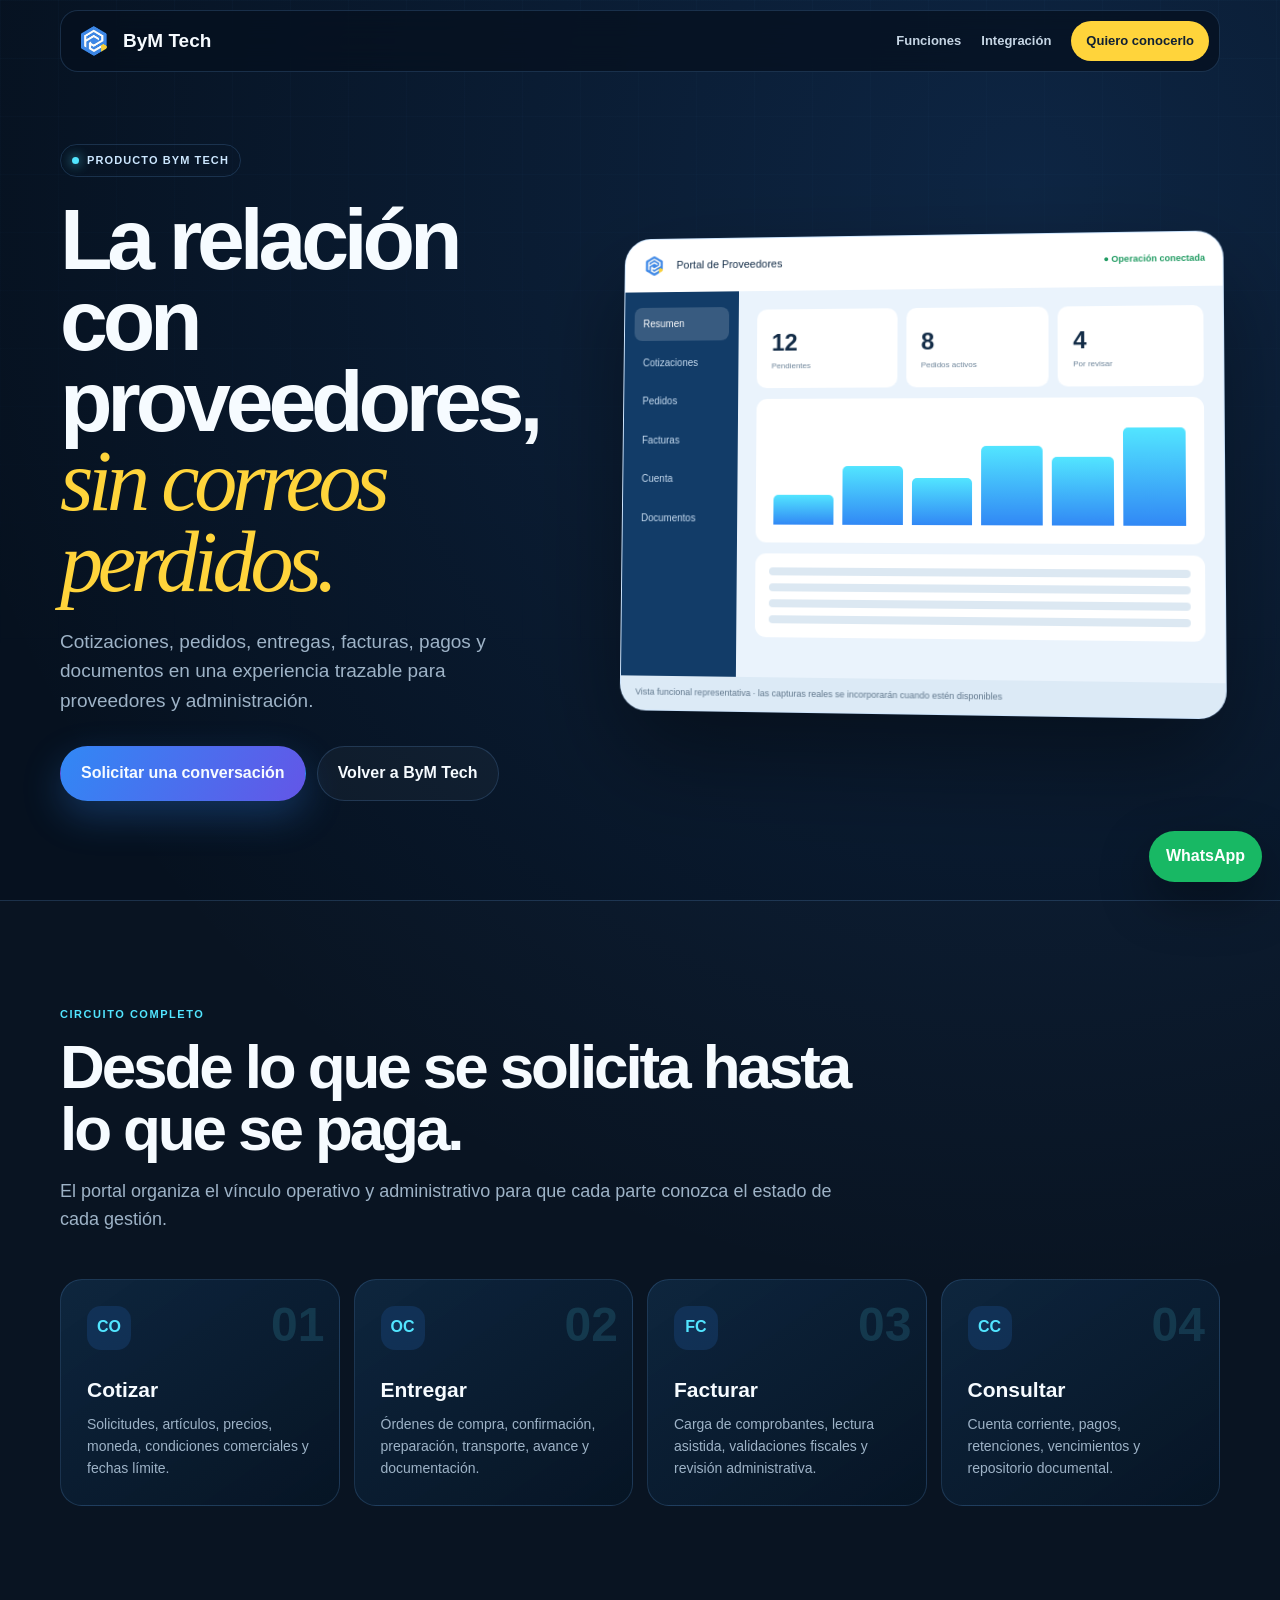
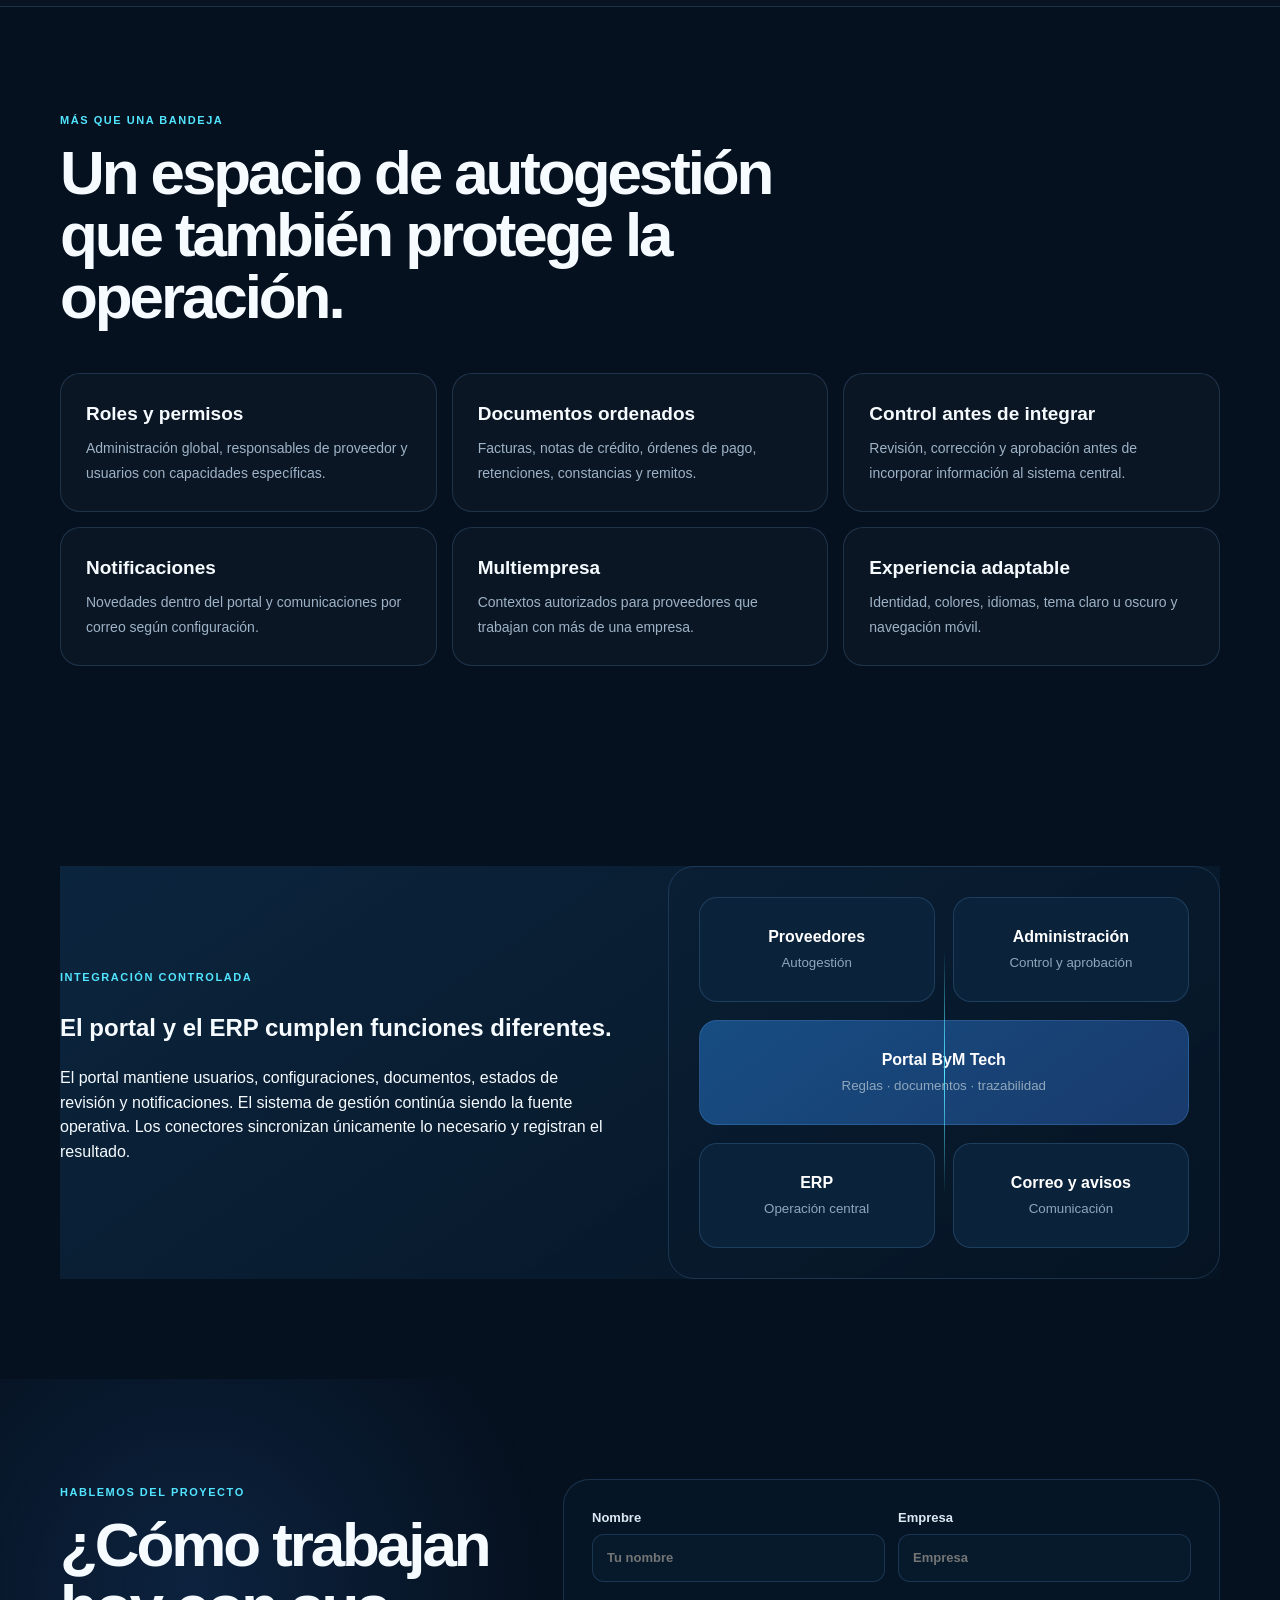
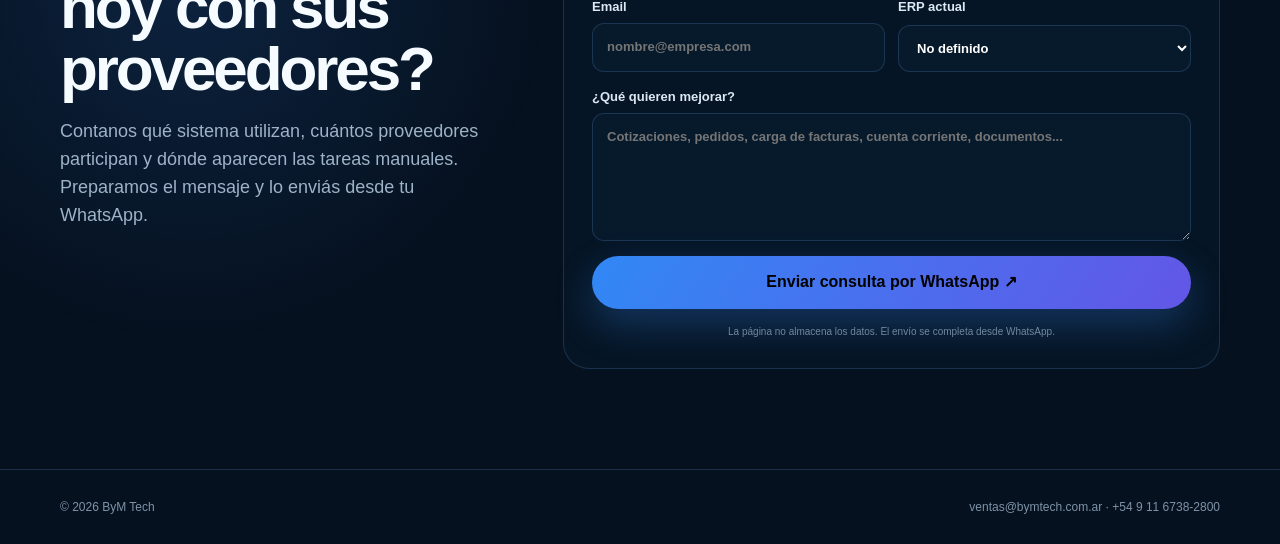
==== portal-proveedores/index.html @ e9965a09 "Add project form and solution landing pages" ====
<!doctype html>
<html lang="es">
<head>
  <meta charset="utf-8">
  <meta name="viewport" content="width=device-width,initial-scale=1">
  <meta name="theme-color" content="#06111f">
  <meta name="description" content="Portal de Proveedores de ByM Tech: cotizaciones, pedidos, facturas, cuenta corriente, documentos e integración con tu sistema de gestión.">
  <title>Portal de Proveedores | ByM Tech</title>
  <link rel="icon" type="image/png" href="../assets/bymtech-logo.png">
  <style>
    :root{--ink:#06111f;--panel:#0b2036;--text:#f6fbff;--muted:#9eb3c7;--blue:#3188f5;--cyan:#52e5ff;--yellow:#ffd43b;--line:rgba(118,185,255,.18);--green:#22c978}*{box-sizing:border-box}html{scroll-behavior:smooth}body{margin:0;background:radial-gradient(circle at 80% 5%,rgba(49,136,245,.17),transparent 30%),var(--ink);color:var(--text);font-family:Aptos,"Segoe UI",sans-serif;line-height:1.55;overflow-x:hidden}body:before{content:"";position:fixed;inset:0;z-index:-1;background:linear-gradient(rgba(118,185,255,.025) 1px,transparent 1px),linear-gradient(90deg,rgba(118,185,255,.025) 1px,transparent 1px);background-size:58px 58px;mask-image:linear-gradient(black,transparent 78%)}a{color:inherit;text-decoration:none}button,input,textarea,select{font:inherit}.wrap{width:min(1160px,calc(100% - 40px));margin:auto}.nav{position:fixed;inset:0 0 auto;z-index:20;padding:10px 0}.nav-inner{height:62px;display:flex;align-items:center;justify-content:space-between;padding:0 10px 0 14px;border:1px solid var(--line);border-radius:18px;background:rgba(6,17,31,.76);backdrop-filter:blur(20px)}.brand{display:flex;align-items:center;gap:10px;font-size:19px;font-weight:800}.brand img{width:38px;height:38px}.nav-links{display:flex;align-items:center;gap:20px;color:#c5d5e4;font-size:13px;font-weight:700}.nav-cta{padding:10px 15px;border-radius:999px;background:var(--yellow);color:#102033}.hero{min-height:100svh;display:grid;align-items:center;padding:125px 0 80px}.hero-grid{display:grid;grid-template-columns:.9fr 1.1fr;gap:62px;align-items:center}.eyebrow{display:inline-flex;align-items:center;gap:8px;margin-bottom:22px;padding:7px 11px;border:1px solid var(--line);border-radius:999px;color:#cce7ff;font-size:11px;font-weight:800;letter-spacing:.1em;text-transform:uppercase}.eyebrow:before{content:"";width:7px;height:7px;border-radius:50%;background:var(--cyan);box-shadow:0 0 12px var(--cyan)}h1{margin:0 0 24px;font-size:clamp(50px,7vw,86px);line-height:.94;letter-spacing:-.06em}h1 span{display:block;color:var(--yellow);font-family:Georgia,serif;font-style:italic;font-weight:400}.lead{max-width:640px;margin:0 0 31px;color:var(--muted);font-size:19px}.actions{display:flex;gap:11px;flex-wrap:wrap}.btn{display:inline-flex;align-items:center;justify-content:center;gap:8px;padding:14px 20px;border:1px solid transparent;border-radius:999px;font-weight:800;transition:.25s}.btn:hover{transform:translateY(-3px)}.primary{background:linear-gradient(120deg,var(--blue),#6356e7);box-shadow:0 15px 38px rgba(49,136,245,.28)}.secondary{border-color:var(--line);background:rgba(255,255,255,.035)}
    .portal-ui{border:1px solid rgba(118,185,255,.24);border-radius:27px;overflow:hidden;background:#eaf3fc;color:#132c47;box-shadow:0 45px 100px rgba(0,0,0,.42);transform:perspective(1100px) rotateY(-4deg) rotateX(2deg);transition:.5s}.portal-ui:hover{transform:perspective(1100px) rotateY(0) rotateX(0) translateY(-5px)}.ui-top{display:flex;align-items:center;gap:10px;padding:14px 17px;background:white;font-size:11px}.ui-top img{width:26px;height:26px}.ui-top b{margin-left:auto;color:#209b62;font-size:9px}.ui-body{display:grid;grid-template-columns:118px 1fr;min-height:390px}.ui-body aside{display:grid;align-content:start;gap:6px;padding:16px 10px;background:#123c68;color:#c9ddf1;font-size:10px}.ui-body aside span{padding:9px;border-radius:8px}.ui-body aside .active{background:rgba(255,255,255,.16);color:white}.ui-main{padding:19px}.kpis{display:grid;grid-template-columns:repeat(3,1fr);gap:9px}.kpis b{padding:15px;border-radius:10px;background:white;font-size:24px}.kpis small{display:block;color:#6d8499;font-size:8px;font-weight:500}.chart{display:flex;align-items:end;gap:9px;height:145px;margin-top:11px;padding:18px;background:white;border-radius:11px}.chart i{flex:1;height:var(--h);border-radius:5px 5px 0 0;background:linear-gradient(var(--cyan),var(--blue))}.chart i:nth-child(1){--h:27%}.chart i:nth-child(2){--h:54%}.chart i:nth-child(3){--h:43%}.chart i:nth-child(4){--h:72%}.chart i:nth-child(5){--h:62%}.chart i:nth-child(6){--h:89%}.rows{display:grid;gap:8px;margin-top:11px;padding:14px;background:white;border-radius:11px}.rows span{height:8px;border-radius:99px;background:#dce8f2}.concept{display:block;padding:10px 15px;background:#dceaf6;color:#60778c;font-size:9px}
    section{padding:100px 0}.head{max-width:790px;margin-bottom:45px}.kicker{color:var(--cyan);font-size:11px;font-weight:800;letter-spacing:.14em;text-transform:uppercase}.head h2,.form-copy h2{margin:10px 0 18px;font-size:clamp(39px,5vw,62px);line-height:1;letter-spacing:-.05em}.head p,.form-copy p{color:var(--muted);font-size:18px}.flow{border-block:1px solid var(--line);background:rgba(255,255,255,.015)}.flow-grid{display:grid;grid-template-columns:repeat(4,1fr);gap:14px}.flow-card{position:relative;padding:26px;border:1px solid var(--line);border-radius:22px;background:linear-gradient(145deg,rgba(16,44,72,.74),rgba(7,22,38,.85));overflow:hidden}.flow-card:before{content:attr(data-step);position:absolute;right:14px;top:8px;color:rgba(82,229,255,.14);font-size:48px;font-weight:900}.flow-card i{display:grid;place-items:center;width:44px;height:44px;border-radius:14px;background:rgba(49,136,245,.15);color:var(--cyan);font-style:normal;font-weight:900}.flow-card h3{margin:24px 0 8px;font-size:21px}.flow-card p{margin:0;color:var(--muted);font-size:14px}.capabilities{display:grid;grid-template-columns:repeat(3,1fr);gap:15px}.cap{padding:25px;border:1px solid var(--line);border-radius:20px;background:rgba(255,255,255,.025)}.cap b{display:block;margin-bottom:8px;font-size:19px}.cap span{color:var(--muted);font-size:14px}.integration{display:grid;grid-template-columns:1fr 1fr;gap:55px;align-items:center;background:linear-gradient(145deg,rgba(17,54,88,.55),rgba(6,21,36,.75))}.integration-map{position:relative;display:grid;grid-template-columns:1fr 1fr;gap:18px;padding:30px;border:1px solid var(--line);border-radius:26px}.integration-map:before{content:"";position:absolute;left:50%;top:20%;bottom:20%;width:1px;background:linear-gradient(transparent,var(--cyan),transparent)}.integration-node{display:grid;place-items:center;min-height:105px;border:1px solid var(--line);border-radius:18px;background:#0b233a;text-align:center}.integration-node strong{display:block;color:white}.integration-node small{color:#8fa7bc}.integration-node.central{grid-column:1/-1;background:linear-gradient(145deg,#174d82,#193a6c)}
    .form-section{background:radial-gradient(circle at 15% 30%,rgba(49,136,245,.15),transparent 30%)}.form-grid{display:grid;grid-template-columns:.8fr 1.2fr;gap:65px;align-items:start}.form{display:grid;gap:15px;padding:28px;border:1px solid var(--line);border-radius:26px;background:rgba(8,24,41,.72)}.form-row{display:grid;grid-template-columns:1fr 1fr;gap:13px}.form label{display:grid;gap:6px;color:#dce8f4;font-size:13px;font-weight:700}.form input,.form textarea,.form select{width:100%;padding:13px 14px;border:1px solid var(--line);border-radius:12px;background:#071a2c;color:white;outline:none}.form input:focus,.form textarea:focus,.form select:focus{border-color:var(--cyan);box-shadow:0 0 0 3px rgba(82,229,255,.1)}.form textarea{resize:vertical}.form button{border:0;cursor:pointer}.note{margin:0;color:#71889e;font-size:10px;text-align:center}.footer{padding:28px 0;border-top:1px solid var(--line);color:#7e93a8;font-size:12px}.footer-inner{display:flex;justify-content:space-between;gap:20px}.whatsapp{position:fixed;right:18px;bottom:18px;z-index:30;padding:13px 17px;border-radius:999px;background:#18b864;color:white;font-weight:800;box-shadow:0 20px 50px rgba(0,0,0,.35)}
    @media(max-width:900px){.hero-grid,.integration,.form-grid{grid-template-columns:1fr}.hero{padding-top:115px}.portal-ui{transform:none}.flow-grid{grid-template-columns:1fr 1fr}.capabilities{grid-template-columns:1fr 1fr}.nav-links a:not(.nav-cta){display:none}}
    @media(max-width:600px){.wrap{width:min(100% - 26px,1160px)}.nav-inner{height:58px}.brand{font-size:16px}.hero{padding-top:105px}.hero-grid{gap:35px}.ui-body{grid-template-columns:78px 1fr;min-height:315px}.ui-body aside{font-size:8px}.ui-main{padding:10px}.kpis{grid-template-columns:1fr}.kpis b:nth-child(n+2){display:none}.chart{height:110px;padding:10px}.flow-grid,.capabilities{grid-template-columns:1fr}.form-row{grid-template-columns:1fr}.form{padding:20px}.integration-map{padding:17px}.footer-inner{display:block;text-align:center}.footer-inner span{display:block;margin-top:5px}.whatsapp{right:12px;bottom:12px;padding:12px;font-size:0}.whatsapp:before{content:"WA";font-size:13px}}
  </style>
</head>
<body>
  <nav class="nav"><div class="wrap nav-inner"><a class="brand" href="../"><img src="../assets/bymtech-logo.png" alt=""><span>ByM Tech</span></a><div class="nav-links"><a href="#funciones">Funciones</a><a href="#integracion">Integración</a><a class="nav-cta" href="#contacto">Quiero conocerlo</a></div></div></nav>
  <main>
    <section class="hero"><div class="wrap hero-grid"><div><div class="eyebrow">Producto ByM Tech</div><h1>La relación con proveedores, <span>sin correos perdidos.</span></h1><p class="lead">Cotizaciones, pedidos, entregas, facturas, pagos y documentos en una experiencia trazable para proveedores y administración.</p><div class="actions"><a class="btn primary" href="#contacto">Solicitar una conversación</a><a class="btn secondary" href="../">Volver a ByM Tech</a></div></div><div class="portal-ui"><div class="ui-top"><img src="../assets/bymtech-logo.png" alt=""><span>Portal de Proveedores</span><b>● Operación conectada</b></div><div class="ui-body"><aside><span class="active">Resumen</span><span>Cotizaciones</span><span>Pedidos</span><span>Facturas</span><span>Cuenta</span><span>Documentos</span></aside><div class="ui-main"><div class="kpis"><b>12<small>Pendientes</small></b><b>8<small>Pedidos activos</small></b><b>4<small>Por revisar</small></b></div><div class="chart"><i></i><i></i><i></i><i></i><i></i><i></i></div><div class="rows"><span></span><span></span><span></span><span></span></div></div></div><small class="concept">Vista funcional representativa · las capturas reales se incorporarán cuando estén disponibles</small></div></div></section>
    <section class="flow" id="funciones"><div class="wrap"><div class="head"><span class="kicker">Circuito completo</span><h2>Desde lo que se solicita hasta lo que se paga.</h2><p>El portal organiza el vínculo operativo y administrativo para que cada parte conozca el estado de cada gestión.</p></div><div class="flow-grid"><article class="flow-card" data-step="01"><i>CO</i><h3>Cotizar</h3><p>Solicitudes, artículos, precios, moneda, condiciones comerciales y fechas límite.</p></article><article class="flow-card" data-step="02"><i>OC</i><h3>Entregar</h3><p>Órdenes de compra, confirmación, preparación, transporte, avance y documentación.</p></article><article class="flow-card" data-step="03"><i>FC</i><h3>Facturar</h3><p>Carga de comprobantes, lectura asistida, validaciones fiscales y revisión administrativa.</p></article><article class="flow-card" data-step="04"><i>CC</i><h3>Consultar</h3><p>Cuenta corriente, pagos, retenciones, vencimientos y repositorio documental.</p></article></div></div></section>
    <section><div class="wrap"><div class="head"><span class="kicker">Más que una bandeja</span><h2>Un espacio de autogestión que también protege la operación.</h2></div><div class="capabilities"><div class="cap"><b>Roles y permisos</b><span>Administración global, responsables de proveedor y usuarios con capacidades específicas.</span></div><div class="cap"><b>Documentos ordenados</b><span>Facturas, notas de crédito, órdenes de pago, retenciones, constancias y remitos.</span></div><div class="cap"><b>Control antes de integrar</b><span>Revisión, corrección y aprobación antes de incorporar información al sistema central.</span></div><div class="cap"><b>Notificaciones</b><span>Novedades dentro del portal y comunicaciones por correo según configuración.</span></div><div class="cap"><b>Multiempresa</b><span>Contextos autorizados para proveedores que trabajan con más de una empresa.</span></div><div class="cap"><b>Experiencia adaptable</b><span>Identidad, colores, idiomas, tema claro u oscuro y navegación móvil.</span></div></div></div></section>
    <section id="integracion"><div class="wrap integration"><div><span class="kicker">Integración controlada</span><h2>El portal y el ERP cumplen funciones diferentes.</h2><p>El portal mantiene usuarios, configuraciones, documentos, estados de revisión y notificaciones. El sistema de gestión continúa siendo la fuente operativa. Los conectores sincronizan únicamente lo necesario y registran el resultado.</p></div><div class="integration-map"><div class="integration-node"><div><strong>Proveedores</strong><small>Autogestión</small></div></div><div class="integration-node"><div><strong>Administración</strong><small>Control y aprobación</small></div></div><div class="integration-node central"><div><strong>Portal ByM Tech</strong><small>Reglas · documentos · trazabilidad</small></div></div><div class="integration-node"><div><strong>ERP</strong><small>Operación central</small></div></div><div class="integration-node"><div><strong>Correo y avisos</strong><small>Comunicación</small></div></div></div></div></section>
    <section class="form-section" id="contacto"><div class="wrap form-grid"><div class="form-copy"><span class="kicker">Hablemos del proyecto</span><h2>¿Cómo trabajan hoy con sus proveedores?</h2><p>Contanos qué sistema utilizan, cuántos proveedores participan y dónde aparecen las tareas manuales. Preparamos el mensaje y lo enviás desde tu WhatsApp.</p></div><form class="form" id="portalForm"><div class="form-row"><label>Nombre<input name="name" required autocomplete="name" placeholder="Tu nombre"></label><label>Empresa<input name="company" autocomplete="organization" placeholder="Empresa"></label></div><div class="form-row"><label>Email<input name="email" required type="email" autocomplete="email" placeholder="nombre@empresa.com"></label><label>ERP actual<select name="erp"><option>No definido</option><option>TOTVS Protheus</option><option>Odoo</option><option>Tango</option><option>SAP</option><option>Otro</option></select></label></div><label>¿Qué quieren mejorar?<textarea name="message" rows="5" required placeholder="Cotizaciones, pedidos, carga de facturas, cuenta corriente, documentos..."></textarea></label><button class="btn primary" type="submit">Enviar consulta por WhatsApp ↗</button><p class="note">La página no almacena los datos. El envío se completa desde WhatsApp.</p></form></div></section>
  </main>
  <a class="whatsapp" href="https://wa.me/5491167382800?text=Hola%20ByM%20Tech%2C%20quiero%20conocer%20el%20Portal%20de%20Proveedores." target="_blank" rel="noopener">WhatsApp</a>
  <footer class="footer"><div class="wrap footer-inner"><div>© <span id="year"></span> ByM Tech</div><span>ventas@bymtech.com.ar · +54 9 11 6738-2800</span></div></footer>
  <script>
    document.getElementById('year').textContent=new Date().getFullYear();
    document.getElementById('portalForm').addEventListener('submit',event=>{event.preventDefault();const data=new FormData(event.currentTarget);const message=[`Hola ByM Tech, soy ${data.get('name')}.`,`Empresa: ${data.get('company')||'No indicada'}`,`Email: ${data.get('email')}`,`ERP actual: ${data.get('erp')}`,`Interés en Portal de Proveedores: ${data.get('message')}`].join('\n');window.open(`https://wa.me/5491167382800?text=${encodeURIComponent(message)}`,'_blank','noopener')});
  </script>
</body>
</html>
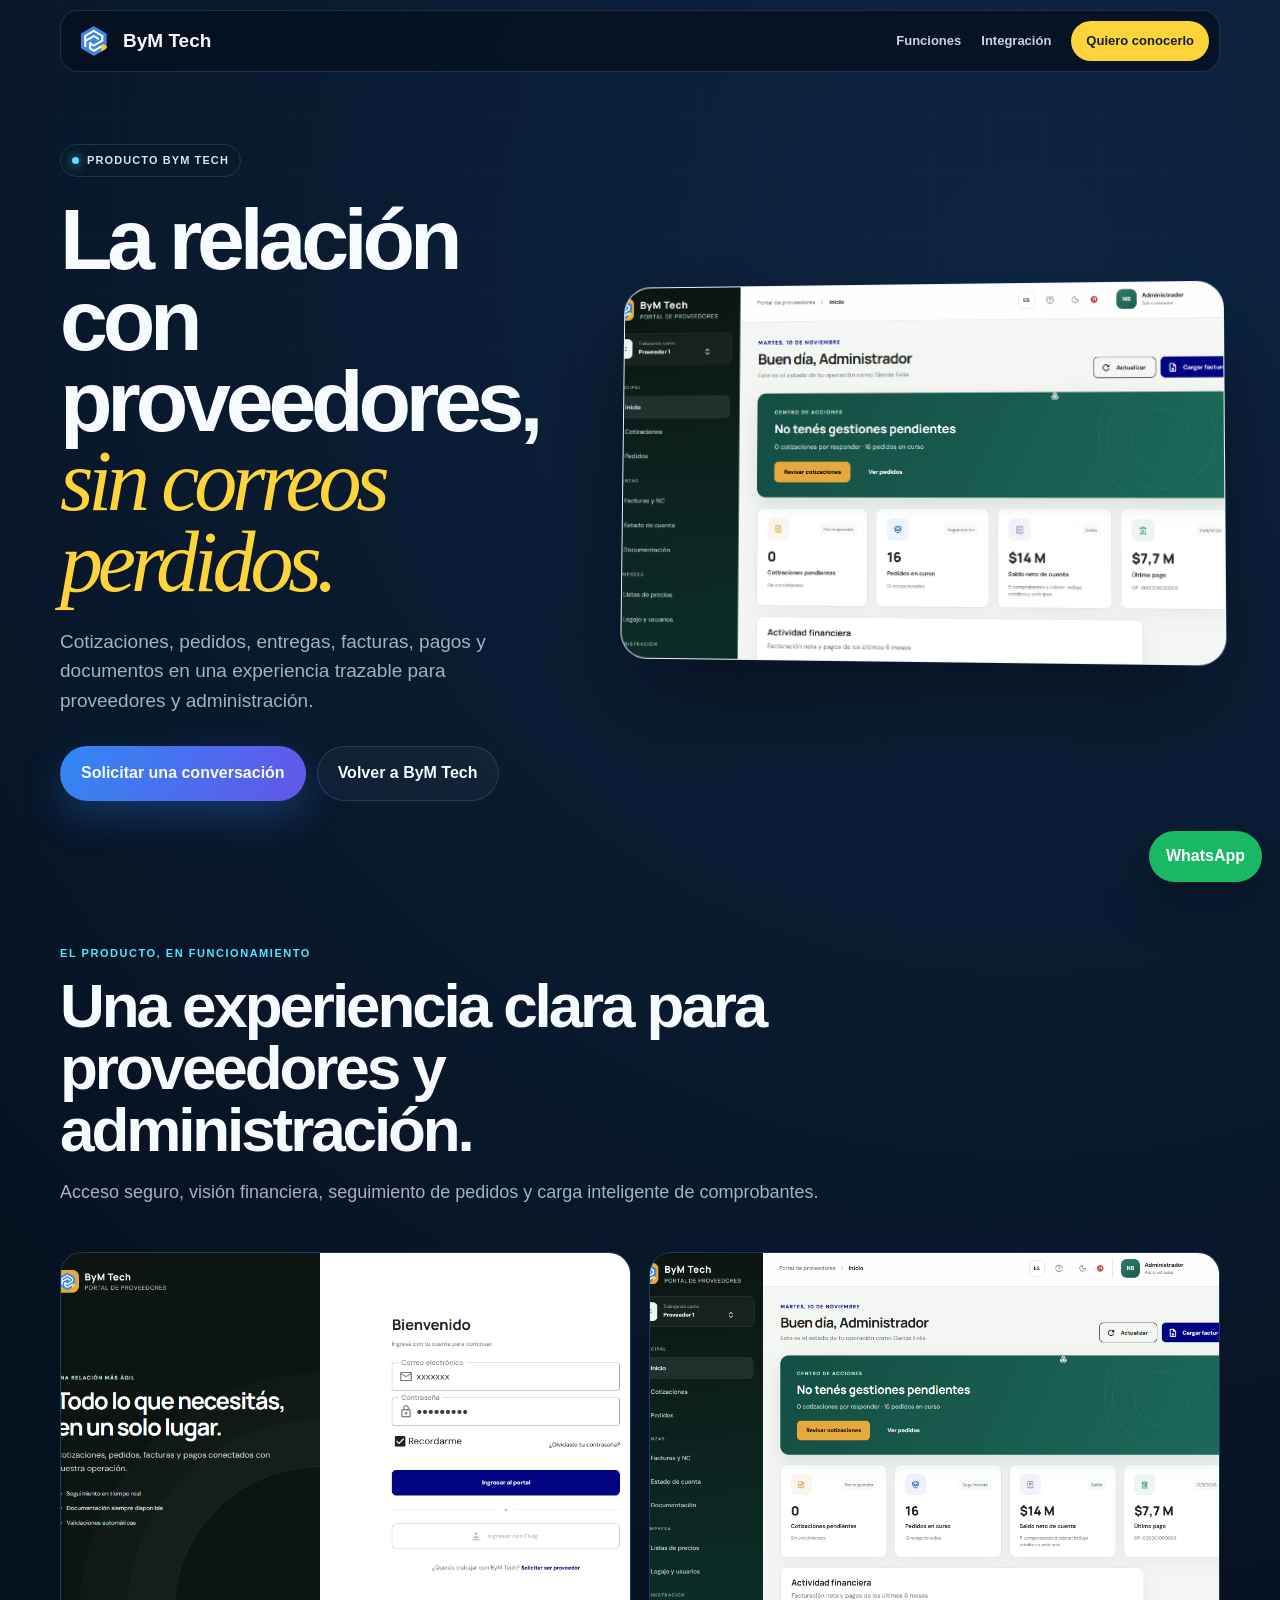
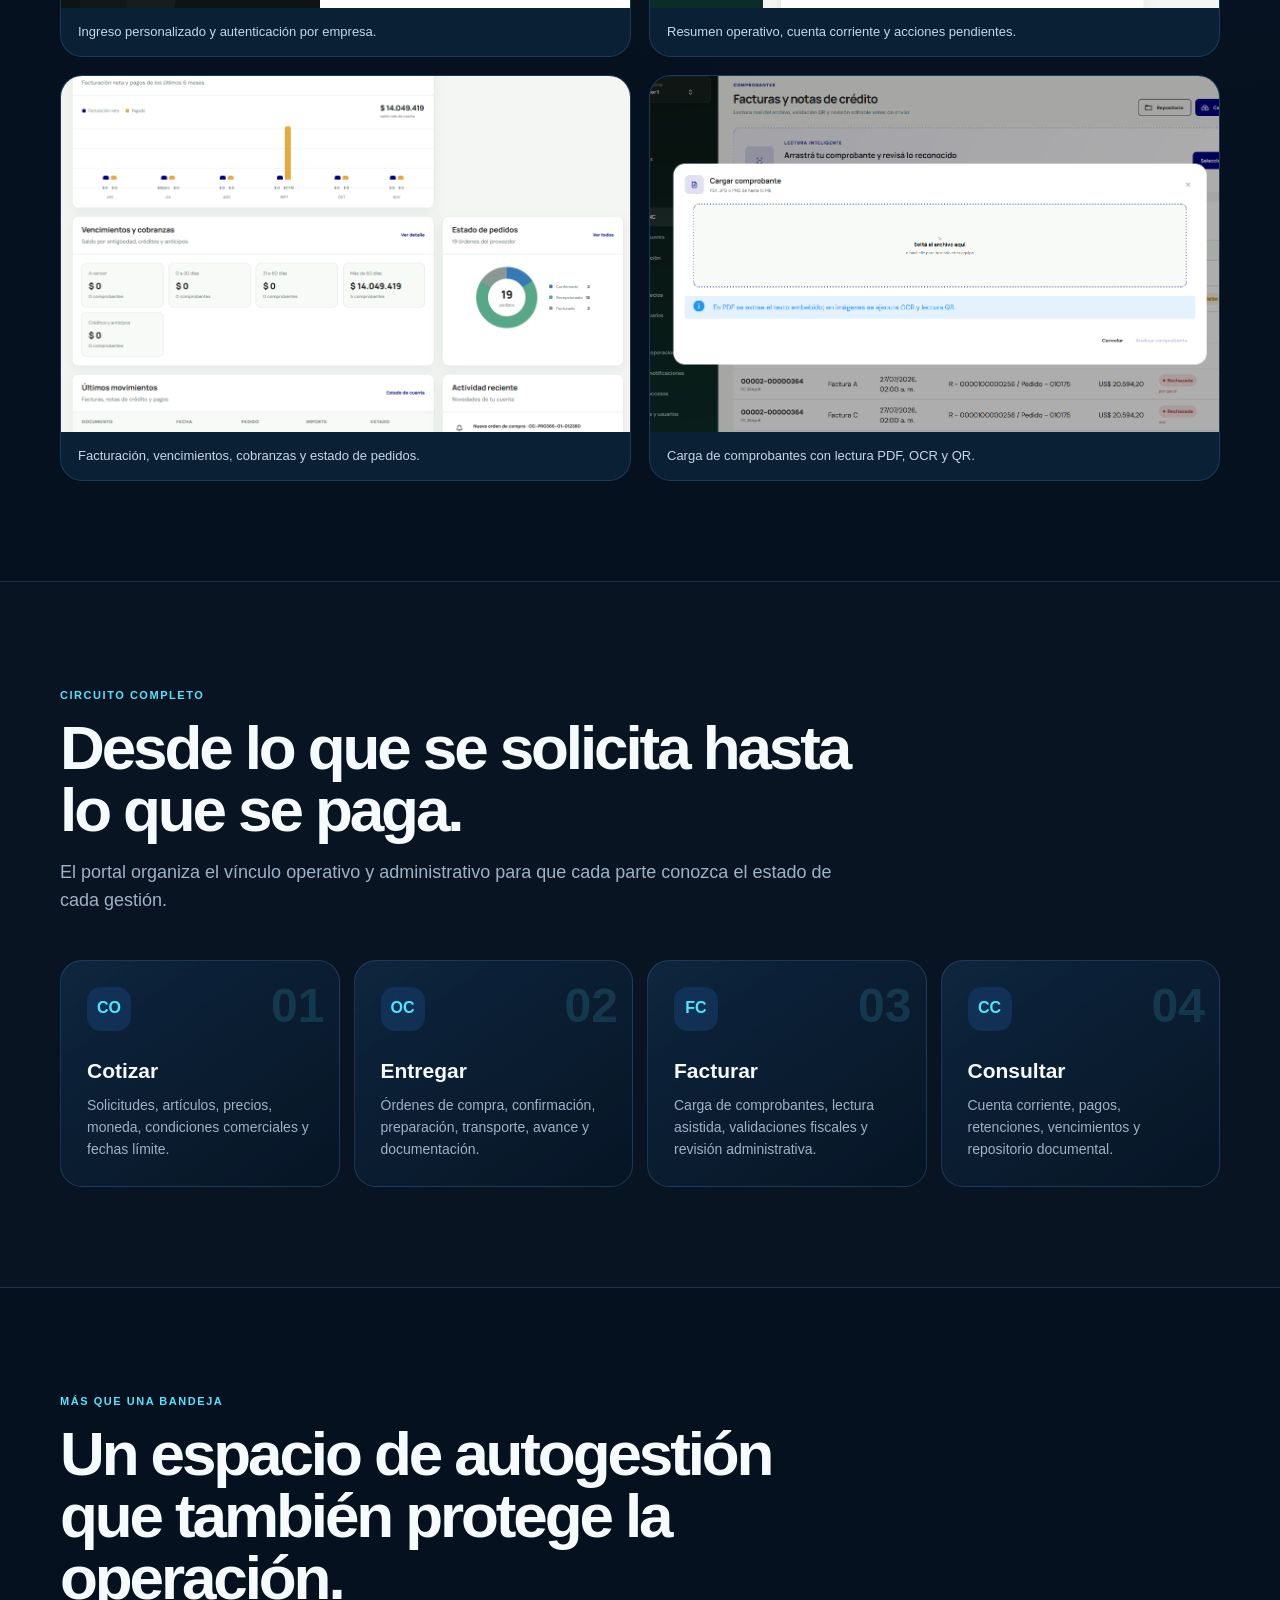
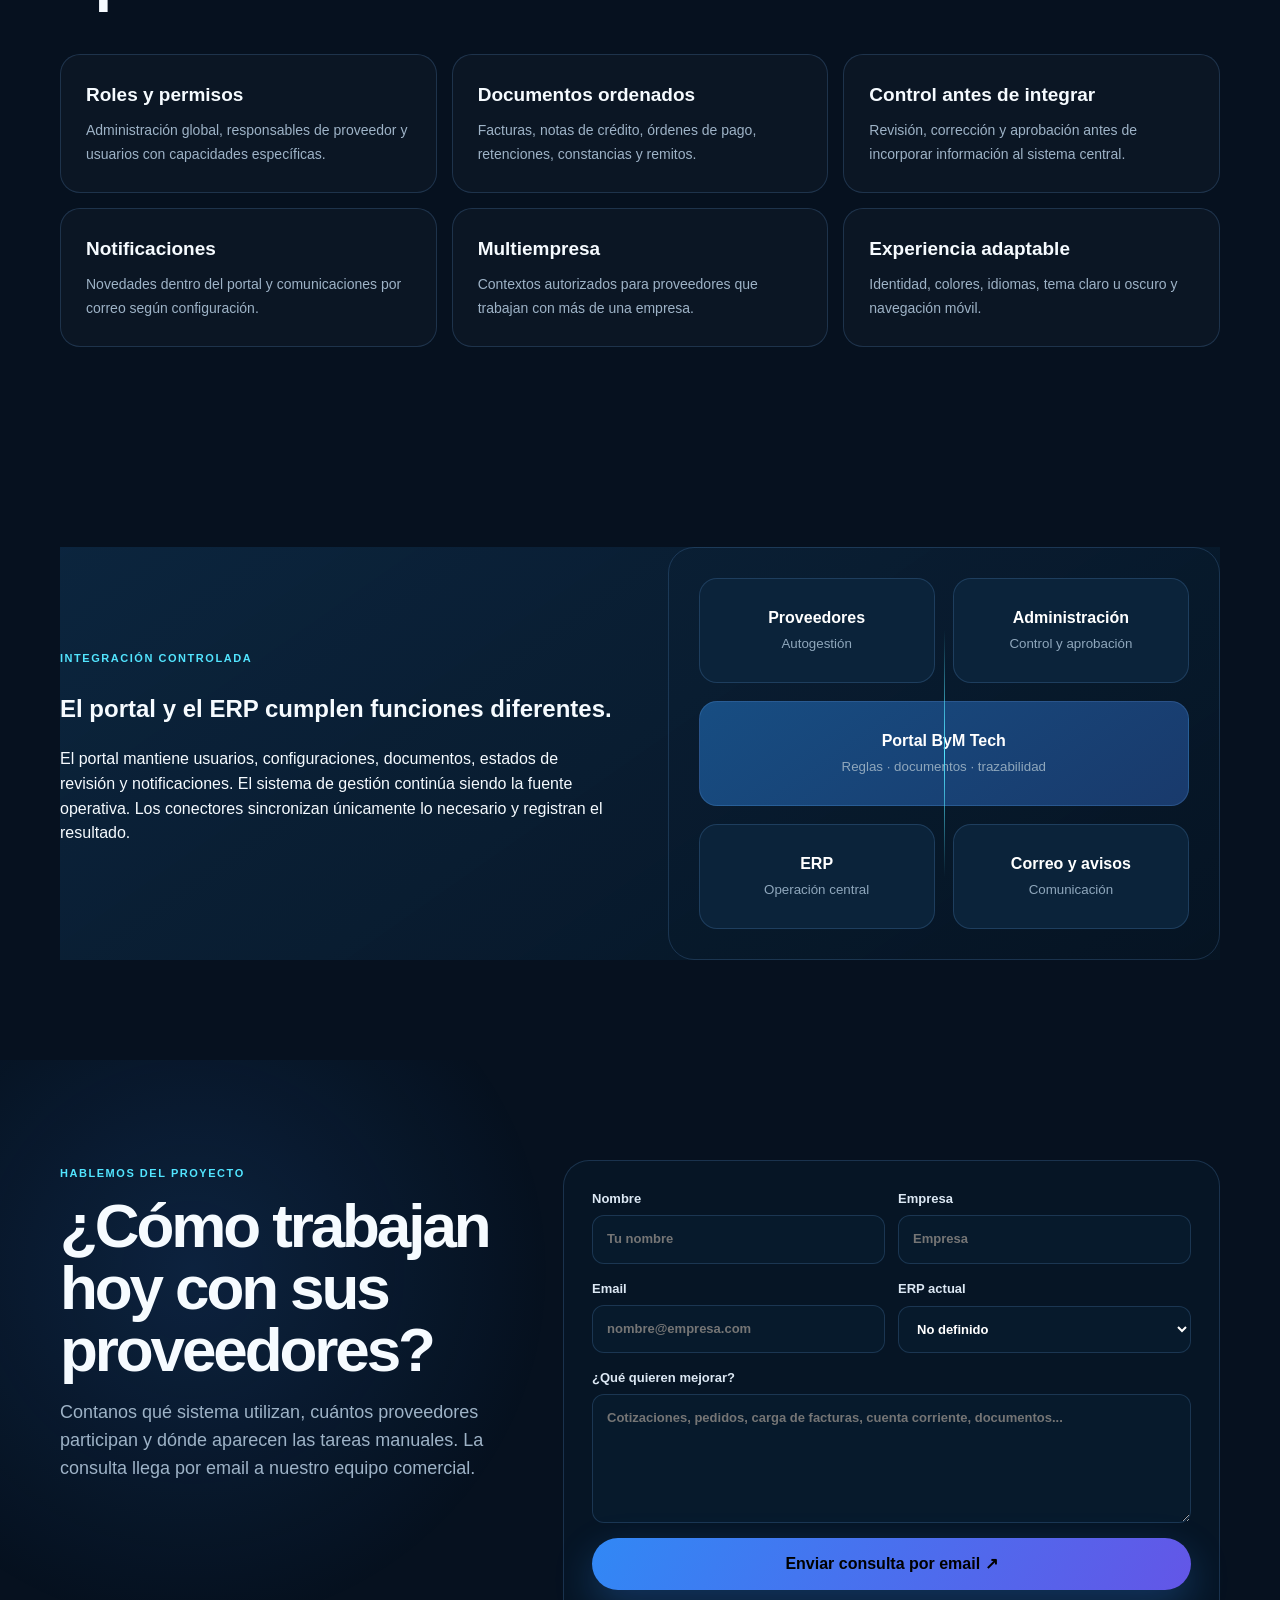
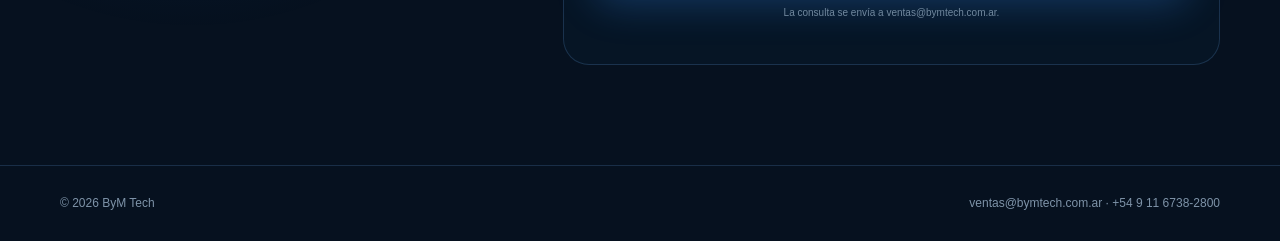
==== commit e9927f3a: "Refine product showcase and email forms" ====
--- a/portal-proveedores/index.html
+++ b/portal-proveedores/index.html
@@ -12,24 +12,27 @@
     .portal-ui{border:1px solid rgba(118,185,255,.24);border-radius:27px;overflow:hidden;background:#eaf3fc;color:#132c47;box-shadow:0 45px 100px rgba(0,0,0,.42);transform:perspective(1100px) rotateY(-4deg) rotateX(2deg);transition:.5s}.portal-ui:hover{transform:perspective(1100px) rotateY(0) rotateX(0) translateY(-5px)}.ui-top{display:flex;align-items:center;gap:10px;padding:14px 17px;background:white;font-size:11px}.ui-top img{width:26px;height:26px}.ui-top b{margin-left:auto;color:#209b62;font-size:9px}.ui-body{display:grid;grid-template-columns:118px 1fr;min-height:390px}.ui-body aside{display:grid;align-content:start;gap:6px;padding:16px 10px;background:#123c68;color:#c9ddf1;font-size:10px}.ui-body aside span{padding:9px;border-radius:8px}.ui-body aside .active{background:rgba(255,255,255,.16);color:white}.ui-main{padding:19px}.kpis{display:grid;grid-template-columns:repeat(3,1fr);gap:9px}.kpis b{padding:15px;border-radius:10px;background:white;font-size:24px}.kpis small{display:block;color:#6d8499;font-size:8px;font-weight:500}.chart{display:flex;align-items:end;gap:9px;height:145px;margin-top:11px;padding:18px;background:white;border-radius:11px}.chart i{flex:1;height:var(--h);border-radius:5px 5px 0 0;background:linear-gradient(var(--cyan),var(--blue))}.chart i:nth-child(1){--h:27%}.chart i:nth-child(2){--h:54%}.chart i:nth-child(3){--h:43%}.chart i:nth-child(4){--h:72%}.chart i:nth-child(5){--h:62%}.chart i:nth-child(6){--h:89%}.rows{display:grid;gap:8px;margin-top:11px;padding:14px;background:white;border-radius:11px}.rows span{height:8px;border-radius:99px;background:#dce8f2}.concept{display:block;padding:10px 15px;background:#dceaf6;color:#60778c;font-size:9px}
     section{padding:100px 0}.head{max-width:790px;margin-bottom:45px}.kicker{color:var(--cyan);font-size:11px;font-weight:800;letter-spacing:.14em;text-transform:uppercase}.head h2,.form-copy h2{margin:10px 0 18px;font-size:clamp(39px,5vw,62px);line-height:1;letter-spacing:-.05em}.head p,.form-copy p{color:var(--muted);font-size:18px}.flow{border-block:1px solid var(--line);background:rgba(255,255,255,.015)}.flow-grid{display:grid;grid-template-columns:repeat(4,1fr);gap:14px}.flow-card{position:relative;padding:26px;border:1px solid var(--line);border-radius:22px;background:linear-gradient(145deg,rgba(16,44,72,.74),rgba(7,22,38,.85));overflow:hidden}.flow-card:before{content:attr(data-step);position:absolute;right:14px;top:8px;color:rgba(82,229,255,.14);font-size:48px;font-weight:900}.flow-card i{display:grid;place-items:center;width:44px;height:44px;border-radius:14px;background:rgba(49,136,245,.15);color:var(--cyan);font-style:normal;font-weight:900}.flow-card h3{margin:24px 0 8px;font-size:21px}.flow-card p{margin:0;color:var(--muted);font-size:14px}.capabilities{display:grid;grid-template-columns:repeat(3,1fr);gap:15px}.cap{padding:25px;border:1px solid var(--line);border-radius:20px;background:rgba(255,255,255,.025)}.cap b{display:block;margin-bottom:8px;font-size:19px}.cap span{color:var(--muted);font-size:14px}.integration{display:grid;grid-template-columns:1fr 1fr;gap:55px;align-items:center;background:linear-gradient(145deg,rgba(17,54,88,.55),rgba(6,21,36,.75))}.integration-map{position:relative;display:grid;grid-template-columns:1fr 1fr;gap:18px;padding:30px;border:1px solid var(--line);border-radius:26px}.integration-map:before{content:"";position:absolute;left:50%;top:20%;bottom:20%;width:1px;background:linear-gradient(transparent,var(--cyan),transparent)}.integration-node{display:grid;place-items:center;min-height:105px;border:1px solid var(--line);border-radius:18px;background:#0b233a;text-align:center}.integration-node strong{display:block;color:white}.integration-node small{color:#8fa7bc}.integration-node.central{grid-column:1/-1;background:linear-gradient(145deg,#174d82,#193a6c)}
     .form-section{background:radial-gradient(circle at 15% 30%,rgba(49,136,245,.15),transparent 30%)}.form-grid{display:grid;grid-template-columns:.8fr 1.2fr;gap:65px;align-items:start}.form{display:grid;gap:15px;padding:28px;border:1px solid var(--line);border-radius:26px;background:rgba(8,24,41,.72)}.form-row{display:grid;grid-template-columns:1fr 1fr;gap:13px}.form label{display:grid;gap:6px;color:#dce8f4;font-size:13px;font-weight:700}.form input,.form textarea,.form select{width:100%;padding:13px 14px;border:1px solid var(--line);border-radius:12px;background:#071a2c;color:white;outline:none}.form input:focus,.form textarea:focus,.form select:focus{border-color:var(--cyan);box-shadow:0 0 0 3px rgba(82,229,255,.1)}.form textarea{resize:vertical}.form button{border:0;cursor:pointer}.note{margin:0;color:#71889e;font-size:10px;text-align:center}.footer{padding:28px 0;border-top:1px solid var(--line);color:#7e93a8;font-size:12px}.footer-inner{display:flex;justify-content:space-between;gap:20px}.whatsapp{position:fixed;right:18px;bottom:18px;z-index:30;padding:13px 17px;border-radius:999px;background:#18b864;color:white;font-weight:800;box-shadow:0 20px 50px rgba(0,0,0,.35)}
-    @media(max-width:900px){.hero-grid,.integration,.form-grid{grid-template-columns:1fr}.hero{padding-top:115px}.portal-ui{transform:none}.flow-grid{grid-template-columns:1fr 1fr}.capabilities{grid-template-columns:1fr 1fr}.nav-links a:not(.nav-cta){display:none}}
-    @media(max-width:600px){.wrap{width:min(100% - 26px,1160px)}.nav-inner{height:58px}.brand{font-size:16px}.hero{padding-top:105px}.hero-grid{gap:35px}.ui-body{grid-template-columns:78px 1fr;min-height:315px}.ui-body aside{font-size:8px}.ui-main{padding:10px}.kpis{grid-template-columns:1fr}.kpis b:nth-child(n+2){display:none}.chart{height:110px;padding:10px}.flow-grid,.capabilities{grid-template-columns:1fr}.form-row{grid-template-columns:1fr}.form{padding:20px}.integration-map{padding:17px}.footer-inner{display:block;text-align:center}.footer-inner span{display:block;margin-top:5px}.whatsapp{right:12px;bottom:12px;padding:12px;font-size:0}.whatsapp:before{content:"WA";font-size:13px}}
+    .portal-shot{overflow:hidden;border:1px solid var(--line);border-radius:27px;background:#fff;box-shadow:0 45px 100px rgba(0,0,0,.42);transform:perspective(1100px) rotateY(-4deg) rotateX(2deg);transition:.5s}.portal-shot:hover{transform:perspective(1100px) rotateY(0) rotateX(0) translateY(-5px)}.portal-shot img{display:block;width:100%;aspect-ratio:16/10;object-fit:cover;object-position:top}.screenshots{padding-top:40px}.screenshot-grid{display:grid;grid-template-columns:repeat(2,1fr);gap:18px}.screenshot-grid figure{margin:0;overflow:hidden;border:1px solid var(--line);border-radius:22px;background:#0a2035}.screenshot-grid img{display:block;width:100%;aspect-ratio:16/10;object-fit:cover;object-position:top;transition:.35s}.screenshot-grid figure:hover img{transform:scale(1.025)}.screenshot-grid figcaption{padding:14px 17px;color:#c6d8e8;font-size:13px}.form-status{margin:0;color:#7890a8;font-size:11px;text-align:center}.form-status.success{color:#65e7aa}.form-status.error{color:#ff9f9f}.form button[disabled]{opacity:.65;cursor:wait}
+    @media(max-width:900px){.hero-grid,.integration,.form-grid{grid-template-columns:1fr}.hero{padding-top:115px}.portal-shot{transform:none}.flow-grid{grid-template-columns:1fr 1fr}.capabilities{grid-template-columns:1fr 1fr}.nav-links a:not(.nav-cta){display:none}}
+    @media(max-width:600px){.wrap{width:min(100% - 26px,1160px)}.nav-inner{height:58px}.brand{font-size:16px}.hero{padding-top:105px}.hero-grid{gap:35px}.screenshot-grid{grid-template-columns:1fr}.flow-grid,.capabilities{grid-template-columns:1fr}.form-row{grid-template-columns:1fr}.form{padding:20px}.integration-map{padding:17px}.footer-inner{display:block;text-align:center}.footer-inner span{display:block;margin-top:5px}.whatsapp{right:12px;bottom:12px;padding:12px;font-size:0}.whatsapp:before{content:"WA";font-size:13px}}
   </style>
 </head>
 <body>
   <nav class="nav"><div class="wrap nav-inner"><a class="brand" href="../"><img src="../assets/bymtech-logo.png" alt=""><span>ByM Tech</span></a><div class="nav-links"><a href="#funciones">Funciones</a><a href="#integracion">Integración</a><a class="nav-cta" href="#contacto">Quiero conocerlo</a></div></div></nav>
   <main>
-    <section class="hero"><div class="wrap hero-grid"><div><div class="eyebrow">Producto ByM Tech</div><h1>La relación con proveedores, <span>sin correos perdidos.</span></h1><p class="lead">Cotizaciones, pedidos, entregas, facturas, pagos y documentos en una experiencia trazable para proveedores y administración.</p><div class="actions"><a class="btn primary" href="#contacto">Solicitar una conversación</a><a class="btn secondary" href="../">Volver a ByM Tech</a></div></div><div class="portal-ui"><div class="ui-top"><img src="../assets/bymtech-logo.png" alt=""><span>Portal de Proveedores</span><b>● Operación conectada</b></div><div class="ui-body"><aside><span class="active">Resumen</span><span>Cotizaciones</span><span>Pedidos</span><span>Facturas</span><span>Cuenta</span><span>Documentos</span></aside><div class="ui-main"><div class="kpis"><b>12<small>Pendientes</small></b><b>8<small>Pedidos activos</small></b><b>4<small>Por revisar</small></b></div><div class="chart"><i></i><i></i><i></i><i></i><i></i><i></i></div><div class="rows"><span></span><span></span><span></span><span></span></div></div></div><small class="concept">Vista funcional representativa · las capturas reales se incorporarán cuando estén disponibles</small></div></div></section>
+    <section class="hero"><div class="wrap hero-grid"><div><div class="eyebrow">Producto ByM Tech</div><h1>La relación con proveedores, <span>sin correos perdidos.</span></h1><p class="lead">Cotizaciones, pedidos, entregas, facturas, pagos y documentos en una experiencia trazable para proveedores y administración.</p><div class="actions"><a class="btn primary" href="#contacto">Solicitar una conversación</a><a class="btn secondary" href="../">Volver a ByM Tech</a></div></div><div class="portal-shot"><img src="../assets/portal-proveedores/02-dashboard.png" alt="Dashboard real del Portal de Proveedores"></div></div></section>
+    <section class="screenshots"><div class="wrap"><div class="head"><span class="kicker">El producto, en funcionamiento</span><h2>Una experiencia clara para proveedores y administración.</h2><p>Acceso seguro, visión financiera, seguimiento de pedidos y carga inteligente de comprobantes.</p></div><div class="screenshot-grid"><figure><img src="../assets/portal-proveedores/01-login.png" alt="Pantalla de acceso al Portal de Proveedores"><figcaption>Ingreso personalizado y autenticación por empresa.</figcaption></figure><figure><img src="../assets/portal-proveedores/02-dashboard.png" alt="Resumen operativo del Portal de Proveedores"><figcaption>Resumen operativo, cuenta corriente y acciones pendientes.</figcaption></figure><figure><img src="../assets/portal-proveedores/03-finanzas-pedidos.png" alt="Indicadores financieros y pedidos"><figcaption>Facturación, vencimientos, cobranzas y estado de pedidos.</figcaption></figure><figure><img src="../assets/portal-proveedores/04-carga-comprobante.png" alt="Carga inteligente de comprobantes"><figcaption>Carga de comprobantes con lectura PDF, OCR y QR.</figcaption></figure></div></div></section>
     <section class="flow" id="funciones"><div class="wrap"><div class="head"><span class="kicker">Circuito completo</span><h2>Desde lo que se solicita hasta lo que se paga.</h2><p>El portal organiza el vínculo operativo y administrativo para que cada parte conozca el estado de cada gestión.</p></div><div class="flow-grid"><article class="flow-card" data-step="01"><i>CO</i><h3>Cotizar</h3><p>Solicitudes, artículos, precios, moneda, condiciones comerciales y fechas límite.</p></article><article class="flow-card" data-step="02"><i>OC</i><h3>Entregar</h3><p>Órdenes de compra, confirmación, preparación, transporte, avance y documentación.</p></article><article class="flow-card" data-step="03"><i>FC</i><h3>Facturar</h3><p>Carga de comprobantes, lectura asistida, validaciones fiscales y revisión administrativa.</p></article><article class="flow-card" data-step="04"><i>CC</i><h3>Consultar</h3><p>Cuenta corriente, pagos, retenciones, vencimientos y repositorio documental.</p></article></div></div></section>
     <section><div class="wrap"><div class="head"><span class="kicker">Más que una bandeja</span><h2>Un espacio de autogestión que también protege la operación.</h2></div><div class="capabilities"><div class="cap"><b>Roles y permisos</b><span>Administración global, responsables de proveedor y usuarios con capacidades específicas.</span></div><div class="cap"><b>Documentos ordenados</b><span>Facturas, notas de crédito, órdenes de pago, retenciones, constancias y remitos.</span></div><div class="cap"><b>Control antes de integrar</b><span>Revisión, corrección y aprobación antes de incorporar información al sistema central.</span></div><div class="cap"><b>Notificaciones</b><span>Novedades dentro del portal y comunicaciones por correo según configuración.</span></div><div class="cap"><b>Multiempresa</b><span>Contextos autorizados para proveedores que trabajan con más de una empresa.</span></div><div class="cap"><b>Experiencia adaptable</b><span>Identidad, colores, idiomas, tema claro u oscuro y navegación móvil.</span></div></div></div></section>
     <section id="integracion"><div class="wrap integration"><div><span class="kicker">Integración controlada</span><h2>El portal y el ERP cumplen funciones diferentes.</h2><p>El portal mantiene usuarios, configuraciones, documentos, estados de revisión y notificaciones. El sistema de gestión continúa siendo la fuente operativa. Los conectores sincronizan únicamente lo necesario y registran el resultado.</p></div><div class="integration-map"><div class="integration-node"><div><strong>Proveedores</strong><small>Autogestión</small></div></div><div class="integration-node"><div><strong>Administración</strong><small>Control y aprobación</small></div></div><div class="integration-node central"><div><strong>Portal ByM Tech</strong><small>Reglas · documentos · trazabilidad</small></div></div><div class="integration-node"><div><strong>ERP</strong><small>Operación central</small></div></div><div class="integration-node"><div><strong>Correo y avisos</strong><small>Comunicación</small></div></div></div></div></section>
-    <section class="form-section" id="contacto"><div class="wrap form-grid"><div class="form-copy"><span class="kicker">Hablemos del proyecto</span><h2>¿Cómo trabajan hoy con sus proveedores?</h2><p>Contanos qué sistema utilizan, cuántos proveedores participan y dónde aparecen las tareas manuales. Preparamos el mensaje y lo enviás desde tu WhatsApp.</p></div><form class="form" id="portalForm"><div class="form-row"><label>Nombre<input name="name" required autocomplete="name" placeholder="Tu nombre"></label><label>Empresa<input name="company" autocomplete="organization" placeholder="Empresa"></label></div><div class="form-row"><label>Email<input name="email" required type="email" autocomplete="email" placeholder="nombre@empresa.com"></label><label>ERP actual<select name="erp"><option>No definido</option><option>TOTVS Protheus</option><option>Odoo</option><option>Tango</option><option>SAP</option><option>Otro</option></select></label></div><label>¿Qué quieren mejorar?<textarea name="message" rows="5" required placeholder="Cotizaciones, pedidos, carga de facturas, cuenta corriente, documentos..."></textarea></label><button class="btn primary" type="submit">Enviar consulta por WhatsApp ↗</button><p class="note">La página no almacena los datos. El envío se completa desde WhatsApp.</p></form></div></section>
+    <section class="form-section" id="contacto"><div class="wrap form-grid"><div class="form-copy"><span class="kicker">Hablemos del proyecto</span><h2>¿Cómo trabajan hoy con sus proveedores?</h2><p>Contanos qué sistema utilizan, cuántos proveedores participan y dónde aparecen las tareas manuales. La consulta llega por email a nuestro equipo comercial.</p></div><form class="form" id="portalForm"><div class="form-row"><label>Nombre<input name="name" required autocomplete="name" placeholder="Tu nombre"></label><label>Empresa<input name="company" autocomplete="organization" placeholder="Empresa"></label></div><div class="form-row"><label>Email<input name="email" required type="email" autocomplete="email" placeholder="nombre@empresa.com"></label><label>ERP actual<select name="erp"><option>No definido</option><option>TOTVS Protheus</option><option>Odoo</option><option>Tango</option><option>SAP</option><option>Otro</option></select></label></div><label>¿Qué quieren mejorar?<textarea name="message" rows="5" required placeholder="Cotizaciones, pedidos, carga de facturas, cuenta corriente, documentos..."></textarea></label><button class="btn primary" type="submit">Enviar consulta por email ↗</button><p class="note">La consulta se envía a ventas@bymtech.com.ar.</p><p class="form-status" role="status" aria-live="polite"></p></form></div></section>
   </main>
   <a class="whatsapp" href="https://wa.me/5491167382800?text=Hola%20ByM%20Tech%2C%20quiero%20conocer%20el%20Portal%20de%20Proveedores." target="_blank" rel="noopener">WhatsApp</a>
   <footer class="footer"><div class="wrap footer-inner"><div>© <span id="year"></span> ByM Tech</div><span>ventas@bymtech.com.ar · +54 9 11 6738-2800</span></div></footer>
+  <script src="../form-config.js"></script>
   <script>
     document.getElementById('year').textContent=new Date().getFullYear();
-    document.getElementById('portalForm').addEventListener('submit',event=>{event.preventDefault();const data=new FormData(event.currentTarget);const message=[`Hola ByM Tech, soy ${data.get('name')}.`,`Empresa: ${data.get('company')||'No indicada'}`,`Email: ${data.get('email')}`,`ERP actual: ${data.get('erp')}`,`Interés en Portal de Proveedores: ${data.get('message')}`].join('\n');window.open(`https://wa.me/5491167382800?text=${encodeURIComponent(message)}`,'_blank','noopener')});
+    document.getElementById('portalForm').addEventListener('submit',async event=>{event.preventDefault();const form=event.currentTarget;const button=form.querySelector('[type=submit]');const status=form.querySelector('.form-status');const data=new FormData(form);data.append('_subject','Nueva consulta: Portal de Proveedores');data.append('_template','table');status.className='form-status';status.textContent='Enviando consulta…';button.disabled=true;try{const endpoint=window.BYM_FORM_CONFIG?.endpoint;if(!endpoint)throw new Error('Falta configurar el endpoint');const response=await fetch(endpoint,{method:'POST',headers:{Accept:'application/json'},body:data});if(!response.ok)throw new Error('No se pudo enviar');form.reset();status.classList.add('success');status.textContent='¡Gracias! La consulta fue enviada a ventas@bymtech.com.ar.'}catch(error){status.classList.add('error');status.textContent='No pudimos enviar el formulario. Escribinos a ventas@bymtech.com.ar.'}finally{button.disabled=false}});
   </script>
 </body>
 </html>
